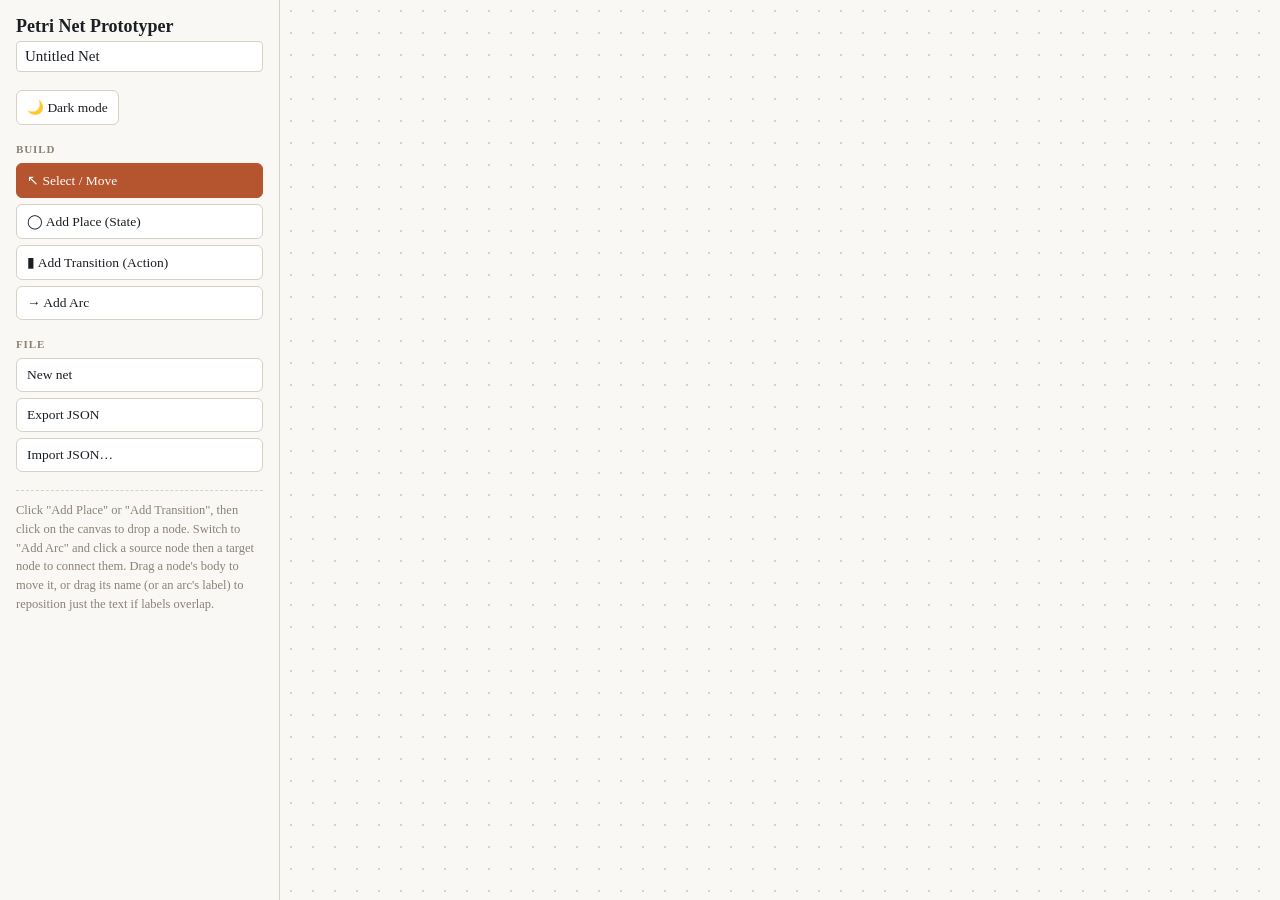
==== templates/index.html @ 5d2c688f "GUI * run locally with flask * LLM aided" ====
<!DOCTYPE html>
<html lang="en">
<head>
<meta charset="UTF-8" />
<title>Petri Net Prototyper</title>
<style>
  :root {
    --ink: #1b1f24;
    --paper: #faf8f4;
    --surface: #ffffff;
    --line: #d8d2c6;
    --muted: #8a8275;
    --accent: #b4552f;
    --accent-soft: #e9d9c9;
    --state-fill: #fdf6ec;
    --action-fill: #2b2b2b;
    --arc: #6b6459;
    --danger: #a3372d;
    --enabled: #2f6f4f;
  }
  [data-theme="dark"] {
    --ink: #ece7de;
    --paper: #171613;
    --surface: #242019;
    --line: #3c372e;
    --muted: #9a9284;
    --accent: #e08a5b;
    --accent-soft: #4a3b2c;
    --state-fill: #2a2722;
    --action-fill: #e8e3d8;
    --arc: #a89f8f;
    --danger: #e2695c;
    --enabled: #4f9b73;
  }
  * { box-sizing: border-box; }
  body {
    margin: 0; font-family: 'Iowan Old Style', 'Georgia', serif;
    background: var(--paper); color: var(--ink); display: flex; height: 100vh;
  }
  #sidebar {
    width: 280px; border-right: 1px solid var(--line); padding: 16px;
    display: flex; flex-direction: column; gap: 18px; overflow-y: auto;
  }
  #sidebar h1 { font-size: 18px; margin: 0 0 4px 0; }
  #netname {
    font: inherit; font-size: 15px; padding: 6px 8px; border: 1px solid var(--line);
    background: var(--surface); color: var(--ink); border-radius: 4px; width: 100%;
  }
  .group { display: flex; flex-direction: column; gap: 6px; }
  .group h2 {
    font-size: 11px; text-transform: uppercase; letter-spacing: 0.08em;
    color: var(--muted); margin: 0 0 2px 0; font-weight: 600;
  }
  button {
    font: inherit; font-size: 13.5px; padding: 8px 10px; border-radius: 6px;
    border: 1px solid var(--line); background: var(--surface); color: var(--ink);
    cursor: pointer; text-align: left;
  }
  button:hover { border-color: var(--accent); }
  button.active { background: var(--accent); color: white; border-color: var(--accent); }
  button.danger { color: var(--danger); }
  button.danger:hover { border-color: var(--danger); }
  #theme-toggle { align-self: flex-start; }
  #hint {
    font-size: 12.5px; color: var(--muted); line-height: 1.5; min-height: 40px;
    border-top: 1px dashed var(--line); padding-top: 10px;
  }
  #inspector {
    border-top: 1px solid var(--line); padding-top: 12px; font-size: 13px;
    display: flex; flex-direction: column; gap: 8px;
  }
  #inspector h2 { font-size: 13px; margin: 0; }
  #inspector textarea, #inspector input, #inspector select {
    font: inherit; font-size: 13px; padding: 6px; border: 1px solid var(--line);
    background: var(--surface); color: var(--ink); border-radius: 4px; width: 100%;
  }
  #inspector .row { display: flex; gap: 6px; align-items: center; }
  #inspector .muted { color: var(--muted); font-size: 12px; }
  #canvas-wrap { flex: 1; position: relative; overflow: auto; }
  svg { display: block; background:
    radial-gradient(var(--line) 1px, transparent 1px) 0 0/22px 22px, var(--paper); }
  .state circle { fill: var(--state-fill); stroke: var(--ink); stroke-width: 1.6; }
  .state circle.selected { stroke: var(--accent); stroke-width: 2.6; }
  .node-label { font-size: 12px; fill: var(--ink); cursor: move; }
  .state text.tokens { font-size: 13px; font-weight: 700; fill: var(--accent); pointer-events: none; }
  .action rect { fill: var(--action-fill); }
  .action rect.selected { stroke: var(--accent); stroke-width: 3px; }
  .action rect.enabled { fill: var(--enabled); }
  .arc-marker { fill: var(--arc); stroke: var(--arc); }
  .arc line { stroke: var(--arc); stroke-width: 1.6; cursor: pointer; }
  .arc line.type-normal, .arc line.type-read { marker-end: url(#arrow); }
  .arc line.type-inhibitor { marker-end: url(#inhibitor-head); }
  .arc line.type-read { stroke-dasharray: 5 4; }
  .arc line.selected { stroke: var(--accent); stroke-width: 2.4; }
  .arc-label { font-size: 11px; fill: var(--arc); cursor: move; }
  .arc line.pending { stroke-dasharray: 4 3; }
  #error {
    position: absolute; bottom: 14px; left: 14px; background: var(--danger);
    color: white; padding: 8px 12px; border-radius: 6px; font-size: 13px;
    display: none; max-width: 60%;
  }
</style>
</head>
<body>

<div id="sidebar">
  <div>
    <h1>Petri Net Prototyper</h1>
    <input id="netname" value="Untitled Net" />
  </div>

  <button id="theme-toggle">🌙 Dark mode</button>

  <div class="group">
    <h2>Build</h2>
    <button id="mode-select" class="active">↖ Select / Move</button>
    <button id="mode-state">◯ Add Place (State)</button>
    <button id="mode-action">▮ Add Transition (Action)</button>
    <button id="mode-arc">→ Add Arc</button>
  </div>

  <div class="group">
    <h2>File</h2>
    <button id="btn-new">New net</button>
    <button id="btn-export">Export JSON</button>
    <button id="btn-import">Import JSON…</button>
    <input type="file" id="file-input" accept="application/json" style="display:none" />
  </div>

  <div id="hint">Click "Add Place" or "Add Transition", then click on the
  canvas to drop a node. Switch to "Add Arc" and click a source node then a
  target node to connect them. Drag a node's body to move it, or drag its
  name (or an arc's label) to reposition just the text if labels overlap.</div>

  <div id="inspector" style="display:none"></div>
  <div id="error"></div>
</div>

<div id="canvas-wrap">
  <svg id="svg" width="2000" height="1400">
    <defs>
      <marker id="arrow" markerWidth="10" markerHeight="10" refX="8" refY="3" orient="auto">
        <path class="arc-marker" d="M0,0 L0,6 L8,3 z" />
      </marker>
      <marker id="inhibitor-head" markerWidth="12" markerHeight="12" refX="9" refY="4" orient="auto">
        <circle class="arc-marker" cx="4" cy="4" r="3.4" fill="var(--paper)" stroke-width="1.4" />
      </marker>
    </defs>
    <g id="arcs-layer"></g>
    <g id="nodes-layer"></g>
  </svg>
</div>

<script>
const svg = document.getElementById('svg');
const arcsLayer = document.getElementById('arcs-layer');
const nodesLayer = document.getElementById('nodes-layer');
const hint = document.getElementById('hint');
const errorBox = document.getElementById('error');
const inspector = document.getElementById('inspector');

let mode = 'select';
let netData = null;
let arcSource = null;      // name of first-clicked node when adding an arc
let selected = null;       // {kind:'state'|'action'|'transition', name}
let dragging = null;       // name of node currently being dragged
let draggingLabel = null;  // {kind, name} of a label being repositioned

const HINTS = {
  select: 'Click a node or arc to inspect/edit it. Drag a node body to move it, or drag its label to reposition just the text.',
  state: 'Click on the canvas to place a new State (a place that holds tokens).',
  action: 'Click on the canvas to place a new Action (a transition bar).',
  arc: 'Click a source node, then a target node, to connect them with an arc.',
};

// ---- theme --------------------------------------------------------------
function applyTheme(theme) {
  document.documentElement.setAttribute('data-theme', theme);
  document.getElementById('theme-toggle').textContent = theme === 'dark' ? '☀ Light mode' : '🌙 Dark mode';
}
applyTheme(localStorage.getItem('petri-theme') || 'light');
document.getElementById('theme-toggle').onclick = () => {
  const next = document.documentElement.getAttribute('data-theme') === 'dark' ? 'light' : 'dark';
  localStorage.setItem('petri-theme', next);
  applyTheme(next);
};

function setMode(m) {
  mode = m;
  arcSource = null;
  ['select', 'state', 'action', 'arc'].forEach(k =>
    document.getElementById('mode-' + k).classList.toggle('active', k === m));
  hint.textContent = HINTS[m];
  render();
}
document.getElementById('mode-select').onclick = () => setMode('select');
document.getElementById('mode-state').onclick = () => setMode('state');
document.getElementById('mode-action').onclick = () => setMode('action');
document.getElementById('mode-arc').onclick = () => setMode('arc');

function showError(msg) {
  errorBox.textContent = msg;
  errorBox.style.display = 'block';
  clearTimeout(showError._t);
  showError._t = setTimeout(() => errorBox.style.display = 'none', 3500);
}

async function api(path, opts) {
  const res = await fetch(path, opts);
  const data = await res.json();
  if (!res.ok) { showError(data.error || 'Something went wrong.'); throw new Error(data.error); }
  return data;
}

async function refresh() {
  netData = await api('/api/net');
  document.getElementById('netname').value = netData.name;
  render();
}

document.getElementById('netname').addEventListener('change', async (e) => {
  await api('/api/net/name', {method:'POST', headers:{'Content-Type':'application/json'},
    body: JSON.stringify({name: e.target.value})});
});

document.getElementById('btn-new').onclick = async () => {
  const name = prompt('Name for the new net:', 'Untitled Net');
  if (name === null) return;
  selected = null;
  await api('/api/net/new', {method:'POST', headers:{'Content-Type':'application/json'},
    body: JSON.stringify({name})});
  await refresh();
};

document.getElementById('btn-export').onclick = () => { window.location = '/api/export'; };

document.getElementById('btn-import').onclick = () => document.getElementById('file-input').click();
document.getElementById('file-input').onchange = async (e) => {
  const file = e.target.files[0];
  if (!file) return;
  const text = await file.text();
  try {
    const parsed = JSON.parse(text);
    await api('/api/import', {method:'POST', headers:{'Content-Type':'application/json'},
      body: JSON.stringify(parsed)});
    await refresh();
  } catch (err) { showError('That file could not be read as a Petri net export.'); }
  e.target.value = '';
};

function findNode(name) {
  if (!netData) return null;
  return netData.states.find(s => s.name === name) || netData.actions.find(a => a.name === name);
}
function nodeKind(name) {
  if (!netData) return null;
  if (netData.states.find(s => s.name === name)) return 'state';
  if (netData.actions.find(a => a.name === name)) return 'action';
  return null;
}

svg.addEventListener('click', async (e) => {
  if (dragging || draggingLabel) return; // click fired right after a drag; ignore
  const pt = svgPoint(e);
  const hit = e.target.closest('[data-name]');

  if (mode === 'state' && !hit) {
    const suggested = (await api('/api/autoname/state')).name;
    const name = prompt('Place name:', suggested);
    if (!name) return;
    const description = prompt('Description (optional):', '') || '';
    await api('/api/state', {method:'POST', headers:{'Content-Type':'application/json'},
      body: JSON.stringify({name, description, x: pt.x, y: pt.y})});
    await refresh();
  } else if (mode === 'action' && !hit) {
    const suggested = (await api('/api/autoname/action')).name;
    const name = prompt('Transition (action) name:', suggested);
    if (!name) return;
    const description = prompt('Description (optional):', '') || '';
    await api('/api/action', {method:'POST', headers:{'Content-Type':'application/json'},
      body: JSON.stringify({name, description, x: pt.x, y: pt.y})});
    await refresh();
  } else if (mode === 'arc' && hit) {
    const name = hit.dataset.name;
    if (!arcSource) {
      arcSource = name;
      hint.textContent = `Source: "${name}". Now click the target node.`;
      render();
    } else {
      const suggested = (await api('/api/autoname/transition')).name;
      const arcName = prompt('Arc name:', suggested);
      if (!arcName) { arcSource = null; render(); return; }
      const weightRaw = prompt('Weight (tokens consumed/produced):', '1');
      const weight = parseInt(weightRaw || '1', 10) || 1;
      // Inhibitor/read arcs only make sense on the Place -> Transition (pre)
      // side; only offer the choice when that's the direction being drawn.
      let arcType = 'normal';
      if (nodeKind(arcSource) === 'state') {
        const typeRaw = prompt('Arc type: normal, inhibitor, or read', 'normal');
        if (typeRaw && ['normal','inhibitor','read'].includes(typeRaw.trim())) arcType = typeRaw.trim();
      }
      try {
        await api('/api/transition', {method:'POST', headers:{'Content-Type':'application/json'},
          body: JSON.stringify({name: arcName, source: arcSource, target: name, weight, arc_type: arcType})});
        await refresh();
      } finally { arcSource = null; hint.textContent = HINTS.arc; render(); }
    }
  } else if (mode === 'select' && hit) {
    selectNode(hit.dataset.kind, hit.dataset.name);
  } else if (mode === 'select' && !hit) {
    selected = null; render();
  }
});

function svgPoint(evt) {
  const rect = svg.getBoundingClientRect();
  return { x: evt.clientX - rect.left + svg.parentElement.scrollLeft,
           y: evt.clientY - rect.top + svg.parentElement.scrollTop };
}

// ---- geometry: where a line should touch a node's contour, not its center
function circleBoundaryPoint(cx, cy, r, tx, ty) {
  const dx = tx - cx, dy = ty - cy;
  const dist = Math.sqrt(dx*dx + dy*dy) || 1;
  return { x: cx + dx / dist * r, y: cy + dy / dist * r };
}
function rectBoundaryPoint(cx, cy, halfW, halfH, rotationDeg, tx, ty) {
  const invRad = -rotationDeg * Math.PI / 180;
  const dx = tx - cx, dy = ty - cy;
  // rotate the target into the rect's own (unrotated) axes
  const lx = dx * Math.cos(invRad) - dy * Math.sin(invRad);
  const ly = dx * Math.sin(invRad) + dy * Math.cos(invRad);
  const scale = Math.min(
    lx !== 0 ? halfW / Math.abs(lx) : Infinity,
    ly !== 0 ? halfH / Math.abs(ly) : Infinity
  );
  const bx = lx * scale, by = ly * scale;
  const rad = rotationDeg * Math.PI / 180;
  return {
    x: cx + (bx * Math.cos(rad) - by * Math.sin(rad)),
    y: cy + (bx * Math.sin(rad) + by * Math.cos(rad)),
  };
}
function boundaryPoint(node, kind, towardX, towardY) {
  if (kind === 'state') return circleBoundaryPoint(node.x, node.y, 30, towardX, towardY);
  return rectBoundaryPoint(node.x, node.y, 10, 30, node.rotation || 0, towardX, towardY);
}

// ---- dragging node bodies and labels in select mode -----------------------
nodesLayer.addEventListener('mousedown', (e) => {
  if (mode !== 'select') return;
  const hit = e.target.closest('[data-name]');
  if (!hit) return;
  if (e.target.dataset.role === 'label') {
    draggingLabel = { kind: hit.dataset.kind, name: hit.dataset.name };
  } else {
    dragging = hit.dataset.name;
  }
});
arcsLayer.addEventListener('mousedown', (e) => {
  if (mode !== 'select') return;
  if (e.target.dataset.role !== 'label') return;
  const hit = e.target.closest('[data-name]');
  if (!hit) return;
  draggingLabel = { kind: 'transition', name: hit.dataset.name };
});
svg.addEventListener('mousemove', (e) => {
  if (!dragging && !draggingLabel) return;
  const pt = svgPoint(e);
  if (dragging) {
    const node = findNode(dragging);
    if (node) { node.x = pt.x; node.y = pt.y; render(); }
  } else if (draggingLabel) {
    if (draggingLabel.kind === 'transition') {
      const t = netData.transitions.find(x => x.name === draggingLabel.name);
      const s = findNode(t.source), tg = findNode(t.target);
      if (t && s && tg) {
        t.label_dx = pt.x - (s.x + tg.x) / 2;
        t.label_dy = pt.y - (s.y + tg.y) / 2;
        render();
      }
    } else {
      const node = findNode(draggingLabel.name);
      if (node) { node.label_dx = pt.x - node.x; node.label_dy = pt.y - node.y; render(); }
    }
  }
});
window.addEventListener('mouseup', async () => {
  if (dragging) {
    const node = findNode(dragging);
    const name = dragging;
    dragging = null;
    if (node) {
      await api(`/api/node/${encodeURIComponent(name)}/position`, {
        method:'POST', headers:{'Content-Type':'application/json'},
        body: JSON.stringify({x: node.x, y: node.y})});
    }
  }
  if (draggingLabel) {
    const { kind, name } = draggingLabel;
    draggingLabel = null;
    if (kind === 'transition') {
      const t = netData.transitions.find(x => x.name === name);
      if (t) await api(`/api/transition/${encodeURIComponent(name)}/label_position`, {
        method:'POST', headers:{'Content-Type':'application/json'},
        body: JSON.stringify({dx: t.label_dx, dy: t.label_dy})});
    } else {
      const node = findNode(name);
      if (node) await api(`/api/node/${encodeURIComponent(name)}/label_position`, {
        method:'POST', headers:{'Content-Type':'application/json'},
        body: JSON.stringify({dx: node.label_dx, dy: node.label_dy})});
    }
    await refresh();
  }
});

// ---- inspector ----------------------------------------------------------
function selectNode(kind, name) {
  selected = {kind, name};
  render();
}

function renderInspector() {
  if (!selected) { inspector.style.display = 'none'; return; }
  inspector.style.display = 'flex';
  inspector.innerHTML = '';

  if (selected.kind === 'transition') {
    const t = netData.transitions.find(t => t.name === selected.name);
    if (!t) { selected = null; inspector.style.display = 'none'; return; }
    const canChooseType = t.side === 'pre';
    inspector.innerHTML = `
      <h2>Arc: ${t.name}</h2>
      <div class="muted">${t.source} &rarr; ${t.target} (${t.side})</div>
      <div class="row"><label>Weight</label>
        <input id="insp-weight" type="number" min="1" value="${t.weight}" /></div>
      ${canChooseType ? `
        <div class="row"><label>Type</label>
          <select id="insp-type">
            <option value="normal" ${t.arc_type==='normal'?'selected':''}>normal</option>
            <option value="inhibitor" ${t.arc_type==='inhibitor'?'selected':''}>inhibitor</option>
            <option value="read" ${t.arc_type==='read'?'selected':''}>read (test)</option>
          </select></div>` : `<div class="muted">Type: ${t.arc_type} (output arcs are always normal)</div>`}
      <button class="danger" id="insp-delete">Delete arc</button>`;

    const applyArcChange = async () => {
      const weight = parseInt(document.getElementById('insp-weight').value || '1', 10);
      const arc_type = canChooseType ? document.getElementById('insp-type').value : 'normal';
      await api(`/api/transition/${encodeURIComponent(t.name)}`, {method:'DELETE'});
      try {
        await api('/api/transition', {method:'POST', headers:{'Content-Type':'application/json'},
          body: JSON.stringify({name: t.name, description: t.description,
            source: t.source, target: t.target, weight, arc_type})});
      } finally { await refresh(); selectNode('transition', t.name); }
    };
    document.getElementById('insp-weight').onchange = applyArcChange;
    if (canChooseType) document.getElementById('insp-type').onchange = applyArcChange;
    document.getElementById('insp-delete').onclick = async () => {
      await api(`/api/transition/${encodeURIComponent(t.name)}`, {method:'DELETE'});
      selected = null; await refresh();
    };
    return;
  }

  const node = findNode(selected.name);
  if (!node) { selected = null; inspector.style.display = 'none'; return; }
  const isState = selected.kind === 'state';
  inspector.innerHTML = `
    <h2>${isState ? 'Place' : 'Action'}: ${node.name}${!isState && node.enabled ? ' <span style="color:var(--enabled)">(enabled)</span>' : ''}</h2>
    <div class="row"><label>Name</label>
      <input id="insp-name" value="${node.name}" /><button id="insp-rename">Rename</button></div>
    <textarea id="insp-desc" rows="2" placeholder="Description">${node.description || ''}</textarea>
    ${isState ? `
      <div class="row"><label>Tokens: ${node.ficha_count}</label>
        <button id="insp-minus">–1</button><button id="insp-plus">+1</button></div>` :
      `<div class="row"><button id="insp-rotate">⟳ Rotate 90°</button></div>`}
    <button class="danger" id="insp-delete">Delete ${isState ? 'place' : 'action'}</button>`;

  document.getElementById('insp-desc').onchange = async (e) => {
    // description edits: kept local for this lightweight prototype build
    // (persisted on export/import via the full net save).
    node.description = e.target.value;
  };
  document.getElementById('insp-rename').onclick = async () => {
    const newName = document.getElementById('insp-name').value.trim();
    if (!newName || newName === node.name) return;
    await api(`/api/node/${encodeURIComponent(node.name)}/rename`, {
      method:'POST', headers:{'Content-Type':'application/json'},
      body: JSON.stringify({new_name: newName})});
    selected = {kind: selected.kind, name: newName};
    await refresh();
  };
  if (isState) {
    document.getElementById('insp-plus').onclick = async () => {
      await api('/api/ficha', {method:'POST', headers:{'Content-Type':'application/json'},
        body: JSON.stringify({name: node.name, delta: 1})});
      await refresh(); selectNode('state', node.name);
    };
    document.getElementById('insp-minus').onclick = async () => {
      await api('/api/ficha', {method:'POST', headers:{'Content-Type':'application/json'},
        body: JSON.stringify({name: node.name, delta: -1})});
      await refresh(); selectNode('state', node.name);
    };
  } else {
    document.getElementById('insp-rotate').onclick = async () => {
      await api(`/api/node/${encodeURIComponent(node.name)}/rotate`, {method:'POST'});
      await refresh(); selectNode('action', node.name);
    };
  }
  document.getElementById('insp-delete').onclick = async () => {
    await api(`/api/node/${encodeURIComponent(node.name)}`, {method:'DELETE'});
    selected = null; await refresh();
  };
}

// ---- rendering ------------------------------------------------------------
function render() {
  if (!netData) return;
  arcsLayer.innerHTML = '';
  nodesLayer.innerHTML = '';

  for (const t of netData.transitions) {
    const s = findNode(t.source), tg = findNode(t.target);
    if (!s || !tg) continue;
    const sKind = nodeKind(t.source), tKind = nodeKind(t.target);
    const p1 = boundaryPoint(s, sKind, tg.x, tg.y);
    const p2 = boundaryPoint(tg, tKind, s.x, s.y);

    const g = document.createElementNS(svg.namespaceURI, 'g');
    g.setAttribute('class', 'arc');
    g.dataset.name = t.name; g.dataset.kind = 'transition';
    const line = document.createElementNS(svg.namespaceURI, 'line');
    line.setAttribute('x1', p1.x); line.setAttribute('y1', p1.y);
    line.setAttribute('x2', p2.x); line.setAttribute('y2', p2.y);
    line.setAttribute('class', 'type-' + t.arc_type + (selected && selected.kind==='transition' && selected.name===t.name ? ' selected' : ''));
    line.dataset.name = t.name; line.dataset.kind = 'transition';
    line.addEventListener('click', (e) => { if (mode==='select'){ e.stopPropagation(); selectNode('transition', t.name); }});
    g.appendChild(line);

    const midX = (s.x + tg.x) / 2 + (t.label_dx ?? 6);
    const midY = (s.y + tg.y) / 2 + (t.label_dy ?? -6);
    const labelText = t.weight > 1 ? `${t.name} [${t.weight}]` : t.name;
    const label = document.createElementNS(svg.namespaceURI, 'text');
    label.setAttribute('x', midX); label.setAttribute('y', midY);
    label.setAttribute('class', 'arc-label');
    label.dataset.name = t.name; label.dataset.kind = 'transition'; label.dataset.role = 'label';
    label.textContent = labelText;
    g.appendChild(label);

    arcsLayer.appendChild(g);
  }

  if (mode === 'arc' && arcSource) {
    const s = findNode(arcSource);
    if (s) {
      const line = document.createElementNS(svg.namespaceURI, 'line');
      line.setAttribute('class', 'pending');
      line.setAttribute('x1', s.x); line.setAttribute('y1', s.y);
      line.setAttribute('x2', s.x); line.setAttribute('y2', s.y);
      arcsLayer.appendChild(line);
    }
  }

  for (const s of netData.states) {
    const g = document.createElementNS(svg.namespaceURI, 'g');
    g.setAttribute('class', 'state');
    g.dataset.name = s.name; g.dataset.kind = 'state';
    g.style.cursor = 'pointer';
    const isSel = selected && selected.kind==='state' && selected.name===s.name;
    const lx = s.x + (s.label_dx ?? 0), ly = s.y + (s.label_dy ?? 46);
    g.innerHTML = `
      <circle cx="${s.x}" cy="${s.y}" r="30" class="${isSel?'selected':''}"></circle>
      <text class="node-label" data-name="${s.name}" data-kind="state" data-role="label"
            x="${lx}" y="${ly}" text-anchor="middle">${s.name}</text>
      ${s.ficha_count>0 ? `<text class="tokens" x="${s.x}" y="${s.y+5}" text-anchor="middle">${s.ficha_count}</text>` : ''}
    `;
    nodesLayer.appendChild(g);
  }

  for (const a of netData.actions) {
    const g = document.createElementNS(svg.namespaceURI, 'g');
    g.setAttribute('class', 'action');
    g.dataset.name = a.name; g.dataset.kind = 'action';
    g.style.cursor = 'pointer';
    const isSel = selected && selected.kind==='action' && selected.name===a.name;
    const rotation = a.rotation || 0;
    const classes = [isSel ? 'selected' : '', a.enabled ? 'enabled' : ''].filter(Boolean).join(' ');
    const lx = a.x + (a.label_dx ?? 0), ly = a.y + (a.label_dy ?? 46);
    g.innerHTML = `
      <rect x="${a.x-10}" y="${a.y-30}" width="20" height="60" class="${classes}"
            transform="rotate(${rotation} ${a.x} ${a.y})"></rect>
      <text class="node-label" data-name="${a.name}" data-kind="action" data-role="label"
            x="${lx}" y="${ly}" text-anchor="middle">${a.name}</text>
    `;
    nodesLayer.appendChild(g);
  }

  renderInspector();
}

refresh();
</script>
</body>
</html>
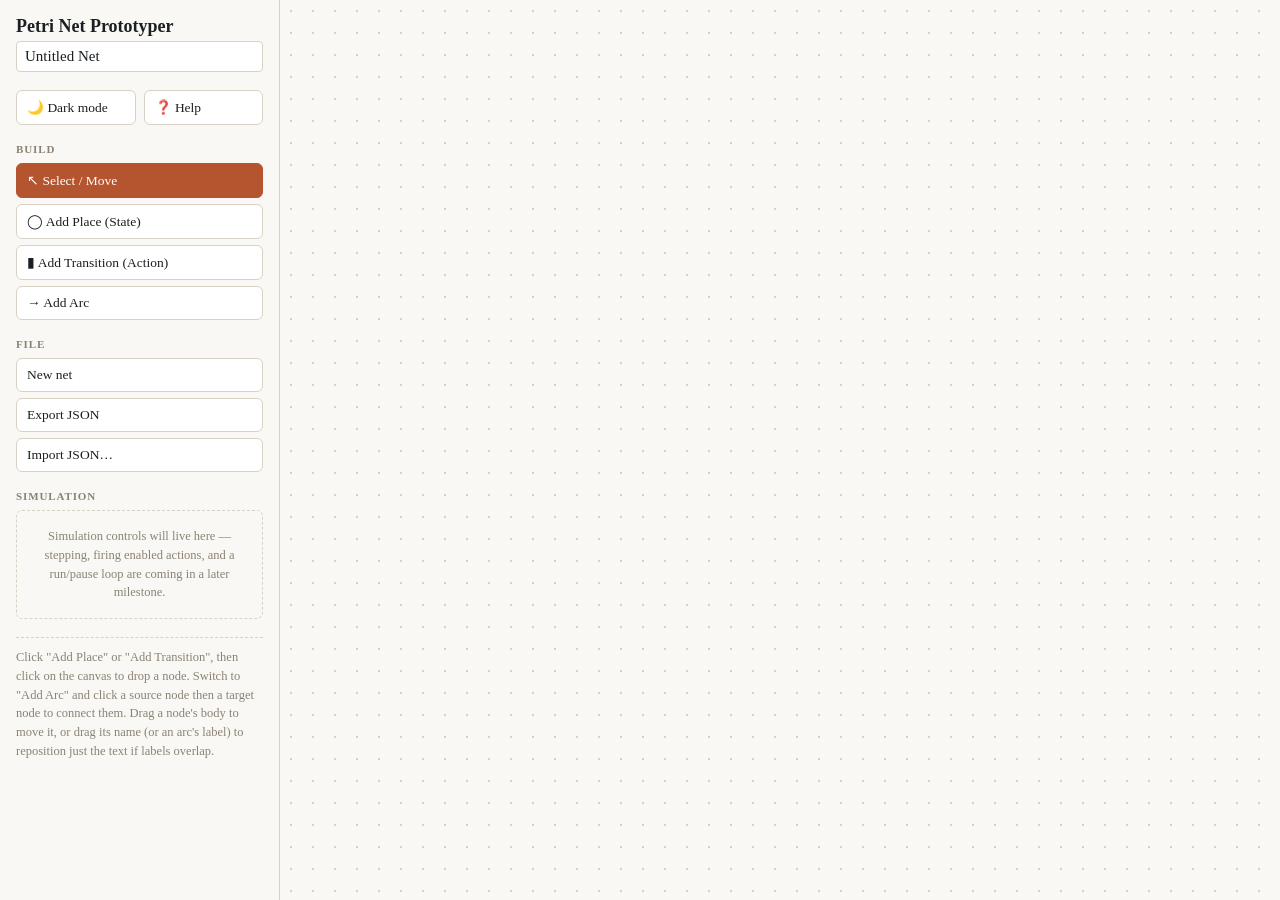
==== commit 79bede1a: "add matrix" ====
--- a/templates/index.html
+++ b/templates/index.html
@@ -87,18 +87,43 @@
   .action rect.selected { stroke: var(--accent); stroke-width: 3px; }
   .action rect.enabled { fill: var(--enabled); }
   .arc-marker { fill: var(--arc); stroke: var(--arc); }
-  .arc line { stroke: var(--arc); stroke-width: 1.6; cursor: pointer; }
-  .arc line.type-normal, .arc line.type-read { marker-end: url(#arrow); }
-  .arc line.type-inhibitor { marker-end: url(#inhibitor-head); }
-  .arc line.type-read { stroke-dasharray: 5 4; }
-  .arc line.selected { stroke: var(--accent); stroke-width: 2.4; }
+  .arc path { fill: none; stroke: var(--arc); stroke-width: 1.6; cursor: pointer; }
+  .arc path.type-normal, .arc path.type-read { marker-end: url(#arrow); }
+  .arc path.type-inhibitor { marker-end: url(#inhibitor-head); }
+  .arc path.type-read { stroke-dasharray: 5 4; }
+  .arc path.selected { stroke: var(--accent); stroke-width: 2.4; }
   .arc-label { font-size: 11px; fill: var(--arc); cursor: move; }
+  .bend-handle { fill: var(--surface); stroke: var(--accent); stroke-width: 1.4; cursor: grab; }
+  .bend-guide { stroke: var(--accent-soft); stroke-width: 1; stroke-dasharray: 3 3; }
   .arc line.pending { stroke-dasharray: 4 3; }
   #error {
     position: absolute; bottom: 14px; left: 14px; background: var(--danger);
     color: white; padding: 8px 12px; border-radius: 6px; font-size: 13px;
     display: none; max-width: 60%;
   }
+  .placeholder-box {
+    border: 1px dashed var(--line); border-radius: 6px; padding: 16px;
+    font-size: 12.5px; color: var(--muted); text-align: center; line-height: 1.5;
+  }
+  #topbar { display: flex; gap: 8px; }
+  #topbar button { flex: 1; }
+  .modal-backdrop {
+    position: fixed; inset: 0; background: rgba(20, 17, 12, 0.45);
+    display: none; align-items: center; justify-content: center; z-index: 1000;
+  }
+  .modal-backdrop.open { display: flex; }
+  .modal-box {
+    position: relative; background: var(--surface); color: var(--ink);
+    border: 1px solid var(--line); border-radius: 10px; padding: 22px 24px;
+    width: 380px; max-width: 88vw; max-height: 78vh; overflow-y: auto;
+    box-shadow: 0 12px 40px rgba(0,0,0,0.3);
+  }
+  .modal-box h2 { margin: 0 0 10px 0; font-size: 16px; }
+  .modal-close {
+    position: absolute; top: 8px; right: 10px; border: none; background: transparent;
+    color: var(--ink); font-size: 16px; line-height: 1; cursor: pointer; padding: 6px 8px;
+  }
+  .modal-close:hover { color: var(--accent); }
 </style>
 </head>
 <body>
@@ -109,7 +134,10 @@
     <input id="netname" value="Untitled Net" />
   </div>
 
-  <button id="theme-toggle">🌙 Dark mode</button>
+  <div id="topbar">
+    <button id="theme-toggle">🌙 Dark mode</button>
+    <button id="btn-help">❓ Help</button>
+  </div>
 
   <div class="group">
     <h2>Build</h2>
@@ -127,6 +155,12 @@
     <input type="file" id="file-input" accept="application/json" style="display:none" />
   </div>
 
+  <div class="group">
+    <h2>Simulation</h2>
+    <div class="placeholder-box">Simulation controls will live here — stepping,
+    firing enabled actions, and a run/pause loop are coming in a later milestone.</div>
+  </div>
+
   <div id="hint">Click "Add Place" or "Add Transition", then click on the
   canvas to drop a node. Switch to "Add Arc" and click a source node then a
   target node to connect them. Drag a node's body to move it, or drag its
@@ -135,6 +169,15 @@
   <div id="inspector" style="display:none"></div>
   <div id="error"></div>
 </div>
+
+<div id="modal-backdrop" class="modal-backdrop">
+  <div id="modal-box" class="modal-box">
+    <button id="modal-close" class="modal-close">✕</button>
+    <h2>Instructions</h2>
+    <p class="muted">Instructions for using the editor will go here.</p>
+  </div>
+</div>
+
 
 <div id="canvas-wrap">
   <svg id="svg" width="2000" height="1400">
@@ -165,9 +208,10 @@
 let selected = null;       // {kind:'state'|'action'|'transition', name}
 let dragging = null;       // name of node currently being dragged
 let draggingLabel = null;  // {kind, name} of a label being repositioned
+let draggingBend = null;   // name of arc whose curve handle is being dragged
 
 const HINTS = {
-  select: 'Click a node or arc to inspect/edit it. Drag a node body to move it, or drag its label to reposition just the text.',
+  select: 'Click a node or arc to inspect/edit it. Drag a node body to move it, drag its label to reposition just the text, or drag a selected arc\'s handle to curve it.',
   state: 'Click on the canvas to place a new State (a place that holds tokens).',
   action: 'Click on the canvas to place a new Action (a transition bar).',
   arc: 'Click a source node, then a target node, to connect them with an arc.',
@@ -184,6 +228,21 @@
   localStorage.setItem('petri-theme', next);
   applyTheme(next);
 };
+
+// ---- help modal -----------------------------------------------------------
+// A floating panel (not full-screen) that blocks the rest of the UI while
+// open. Closes via the X button, clicking the backdrop, or Escape.
+const modalBackdrop = document.getElementById('modal-backdrop');
+function openModal() { modalBackdrop.classList.add('open'); }
+function closeModal() { modalBackdrop.classList.remove('open'); }
+document.getElementById('btn-help').onclick = openModal;
+document.getElementById('modal-close').onclick = closeModal;
+modalBackdrop.addEventListener('click', (e) => {
+  if (e.target === modalBackdrop) closeModal();
+});
+document.addEventListener('keydown', (e) => {
+  if (e.key === 'Escape') closeModal();
+});
 
 function setMode(m) {
   mode = m;
@@ -260,7 +319,7 @@
 }
 
 svg.addEventListener('click', async (e) => {
-  if (dragging || draggingLabel) return; // click fired right after a drag; ignore
+  if (dragging || draggingLabel || draggingBend) return; // click fired right after a drag; ignore
   const pt = svgPoint(e);
   const hit = e.target.closest('[data-name]');
 
@@ -346,7 +405,32 @@
   return rectBoundaryPoint(node.x, node.y, 10, 30, node.rotation || 0, towardX, towardY);
 }
 
-// ---- dragging node bodies and labels in select mode -----------------------
+function arcPointsFor(t) {
+  const s = findNode(t.source), tg = findNode(t.target);
+  if (!s || !tg) return null;
+  const sKind = nodeKind(t.source), tKind = nodeKind(t.target);
+  const p1 = boundaryPoint(s, sKind, tg.x, tg.y);
+  const p2 = boundaryPoint(tg, tKind, s.x, s.y);
+  const geo = arcGeometry(p1, p2, t.bend || 0);
+  return { p1, p2, ...geo };
+}
+
+// ---- geometry: curved arcs (quadratic Bezier bent away from the straight line)
+function arcGeometry(p1, p2, bend) {
+  const mid = { x: (p1.x + p2.x) / 2, y: (p1.y + p2.y) / 2 };
+  const dx = p2.x - p1.x, dy = p2.y - p1.y;
+  const len = Math.sqrt(dx*dx + dy*dy) || 1;
+  const nx = -dy / len, ny = dx / len;  // unit normal to the straight line
+  const control = { x: mid.x + nx * bend, y: mid.y + ny * bend };
+  // point at t=0.5 on the quadratic Bezier -- used to anchor the label
+  const curveMid = {
+    x: 0.25*p1.x + 0.5*control.x + 0.25*p2.x,
+    y: 0.25*p1.y + 0.5*control.y + 0.25*p2.y,
+  };
+  return { mid, normal: {x: nx, y: ny}, control, curveMid };
+}
+
+// ---- dragging node bodies, labels, and arc bend handles in select mode ----
 nodesLayer.addEventListener('mousedown', (e) => {
   if (mode !== 'select') return;
   const hit = e.target.closest('[data-name]');
@@ -359,13 +443,16 @@
 });
 arcsLayer.addEventListener('mousedown', (e) => {
   if (mode !== 'select') return;
-  if (e.target.dataset.role !== 'label') return;
   const hit = e.target.closest('[data-name]');
   if (!hit) return;
-  draggingLabel = { kind: 'transition', name: hit.dataset.name };
+  if (e.target.dataset.role === 'label') {
+    draggingLabel = { kind: 'transition', name: hit.dataset.name };
+  } else if (e.target.dataset.role === 'bend-handle') {
+    draggingBend = hit.dataset.name;
+  }
 });
 svg.addEventListener('mousemove', (e) => {
-  if (!dragging && !draggingLabel) return;
+  if (!dragging && !draggingLabel && !draggingBend) return;
   const pt = svgPoint(e);
   if (dragging) {
     const node = findNode(dragging);
@@ -373,15 +460,25 @@
   } else if (draggingLabel) {
     if (draggingLabel.kind === 'transition') {
       const t = netData.transitions.find(x => x.name === draggingLabel.name);
-      const s = findNode(t.source), tg = findNode(t.target);
-      if (t && s && tg) {
-        t.label_dx = pt.x - (s.x + tg.x) / 2;
-        t.label_dy = pt.y - (s.y + tg.y) / 2;
+      const geo = t && arcPointsFor(t);
+      if (geo) {
+        t.label_dx = pt.x - geo.curveMid.x;
+        t.label_dy = pt.y - geo.curveMid.y;
         render();
       }
     } else {
       const node = findNode(draggingLabel.name);
       if (node) { node.label_dx = pt.x - node.x; node.label_dy = pt.y - node.y; render(); }
+    }
+  } else if (draggingBend) {
+    const t = netData.transitions.find(x => x.name === draggingBend);
+    const geo = t && arcPointsFor(t);
+    if (geo) {
+      // signed distance from the mouse point to the straight p1-p2 line,
+      // measured along the line's normal -- that *is* the bend value.
+      const v = { x: pt.x - geo.mid.x, y: pt.y - geo.mid.y };
+      t.bend = v.x * geo.normal.x + v.y * geo.normal.y;
+      render();
     }
   }
 });
@@ -410,6 +507,15 @@
         method:'POST', headers:{'Content-Type':'application/json'},
         body: JSON.stringify({dx: node.label_dx, dy: node.label_dy})});
     }
+    await refresh();
+  }
+  if (draggingBend) {
+    const name = draggingBend;
+    const t = netData.transitions.find(x => x.name === name);
+    draggingBend = null;
+    if (t) await api(`/api/transition/${encodeURIComponent(name)}/curve`, {
+      method:'POST', headers:{'Content-Type':'application/json'},
+      body: JSON.stringify({bend: t.bend || 0})});
     await refresh();
   }
 });
@@ -441,6 +547,9 @@
             <option value="inhibitor" ${t.arc_type==='inhibitor'?'selected':''}>inhibitor</option>
             <option value="read" ${t.arc_type==='read'?'selected':''}>read (test)</option>
           </select></div>` : `<div class="muted">Type: ${t.arc_type} (output arcs are always normal)</div>`}
+      <div class="row"><label>Curve</label>
+        <input id="insp-bend" type="number" step="5" value="${Math.round(t.bend || 0)}" />
+        <button id="insp-straighten">Straighten</button></div>
       <button class="danger" id="insp-delete">Delete arc</button>`;
 
     const applyArcChange = async () => {
@@ -451,10 +560,23 @@
         await api('/api/transition', {method:'POST', headers:{'Content-Type':'application/json'},
           body: JSON.stringify({name: t.name, description: t.description,
             source: t.source, target: t.target, weight, arc_type})});
+        if (t.bend) await api(`/api/transition/${encodeURIComponent(t.name)}/curve`, {
+          method:'POST', headers:{'Content-Type':'application/json'}, body: JSON.stringify({bend: t.bend})});
       } finally { await refresh(); selectNode('transition', t.name); }
     };
     document.getElementById('insp-weight').onchange = applyArcChange;
     if (canChooseType) document.getElementById('insp-type').onchange = applyArcChange;
+    document.getElementById('insp-bend').onchange = async (e) => {
+      const bend = parseFloat(e.target.value || '0');
+      await api(`/api/transition/${encodeURIComponent(t.name)}/curve`, {
+        method:'POST', headers:{'Content-Type':'application/json'}, body: JSON.stringify({bend})});
+      await refresh(); selectNode('transition', t.name);
+    };
+    document.getElementById('insp-straighten').onclick = async () => {
+      await api(`/api/transition/${encodeURIComponent(t.name)}/curve`, {
+        method:'POST', headers:{'Content-Type':'application/json'}, body: JSON.stringify({bend: 0})});
+      await refresh(); selectNode('transition', t.name);
+    };
     document.getElementById('insp-delete').onclick = async () => {
       await api(`/api/transition/${encodeURIComponent(t.name)}`, {method:'DELETE'});
       selected = null; await refresh();
@@ -520,25 +642,38 @@
   nodesLayer.innerHTML = '';
 
   for (const t of netData.transitions) {
-    const s = findNode(t.source), tg = findNode(t.target);
-    if (!s || !tg) continue;
-    const sKind = nodeKind(t.source), tKind = nodeKind(t.target);
-    const p1 = boundaryPoint(s, sKind, tg.x, tg.y);
-    const p2 = boundaryPoint(tg, tKind, s.x, s.y);
+    const geo = arcPointsFor(t);
+    if (!geo) continue;
+    const { p1, p2, mid, control, curveMid } = geo;
+    const isSelected = selected && selected.kind==='transition' && selected.name===t.name;
 
     const g = document.createElementNS(svg.namespaceURI, 'g');
     g.setAttribute('class', 'arc');
     g.dataset.name = t.name; g.dataset.kind = 'transition';
-    const line = document.createElementNS(svg.namespaceURI, 'line');
-    line.setAttribute('x1', p1.x); line.setAttribute('y1', p1.y);
-    line.setAttribute('x2', p2.x); line.setAttribute('y2', p2.y);
-    line.setAttribute('class', 'type-' + t.arc_type + (selected && selected.kind==='transition' && selected.name===t.name ? ' selected' : ''));
-    line.dataset.name = t.name; line.dataset.kind = 'transition';
-    line.addEventListener('click', (e) => { if (mode==='select'){ e.stopPropagation(); selectNode('transition', t.name); }});
-    g.appendChild(line);
-
-    const midX = (s.x + tg.x) / 2 + (t.label_dx ?? 6);
-    const midY = (s.y + tg.y) / 2 + (t.label_dy ?? -6);
+
+    const path = document.createElementNS(svg.namespaceURI, 'path');
+    path.setAttribute('d', `M ${p1.x} ${p1.y} Q ${control.x} ${control.y} ${p2.x} ${p2.y}`);
+    path.setAttribute('class', 'type-' + t.arc_type + (isSelected ? ' selected' : ''));
+    path.dataset.name = t.name; path.dataset.kind = 'transition';
+    path.addEventListener('click', (e) => { if (mode==='select'){ e.stopPropagation(); selectNode('transition', t.name); }});
+    g.appendChild(path);
+
+    if (isSelected) {
+      const guide = document.createElementNS(svg.namespaceURI, 'line');
+      guide.setAttribute('class', 'bend-guide');
+      guide.setAttribute('x1', p1.x); guide.setAttribute('y1', p1.y);
+      guide.setAttribute('x2', p2.x); guide.setAttribute('y2', p2.y);
+      g.appendChild(guide);
+      const handle = document.createElementNS(svg.namespaceURI, 'circle');
+      handle.setAttribute('class', 'bend-handle');
+      handle.setAttribute('cx', control.x); handle.setAttribute('cy', control.y);
+      handle.setAttribute('r', 6);
+      handle.dataset.name = t.name; handle.dataset.kind = 'transition'; handle.dataset.role = 'bend-handle';
+      g.appendChild(handle);
+    }
+
+    const midX = curveMid.x + (t.label_dx ?? 6);
+    const midY = curveMid.y + (t.label_dy ?? -6);
     const labelText = t.weight > 1 ? `${t.name} [${t.weight}]` : t.name;
     const label = document.createElementNS(svg.namespaceURI, 'text');
     label.setAttribute('x', midX); label.setAttribute('y', midY);
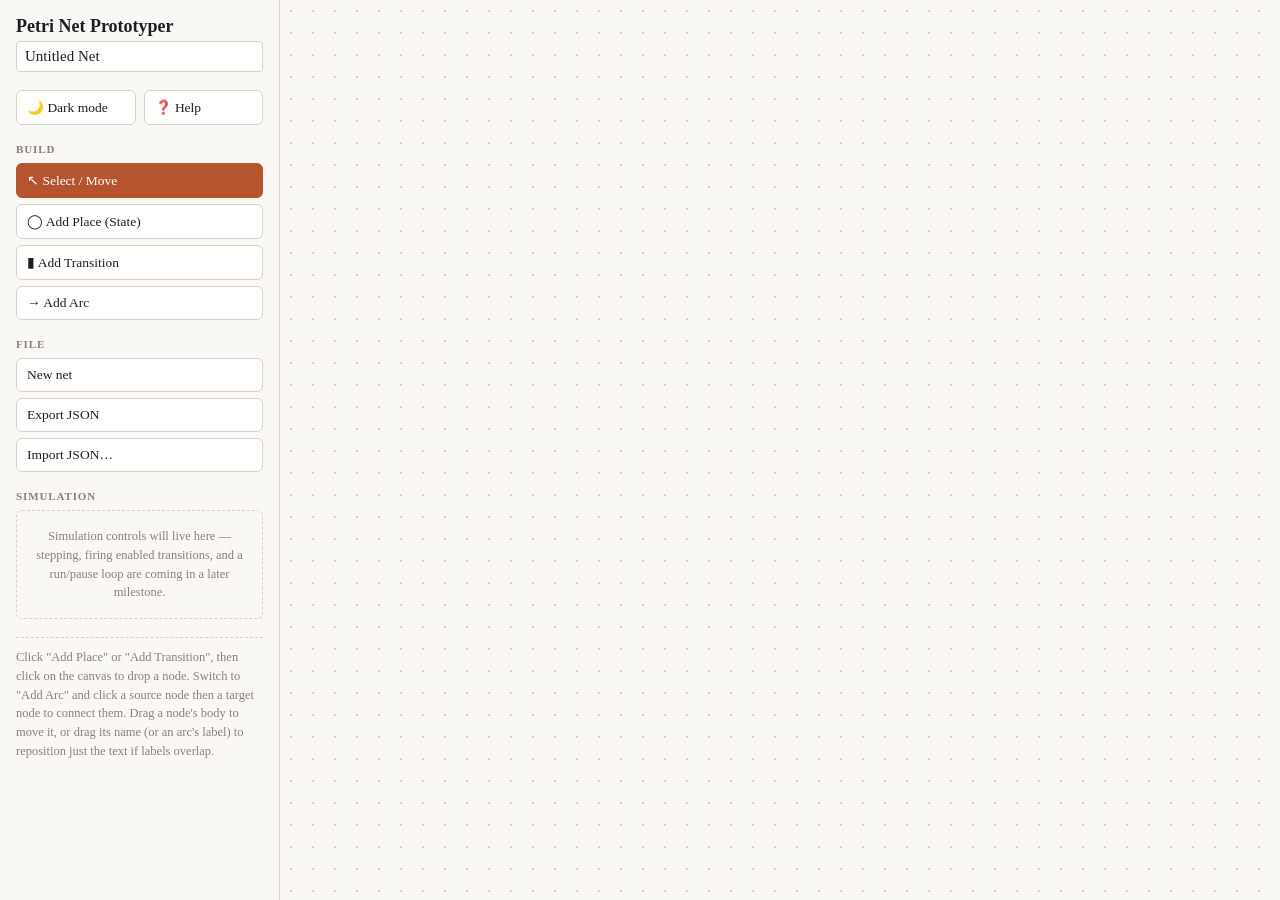
==== commit f74e59fe: "Tree testing and app bugfix * adding image download * fixed entity selection * adding settings secti" ====
--- a/templates/index.html
+++ b/templates/index.html
@@ -13,7 +13,7 @@
     --accent: #b4552f;
     --accent-soft: #e9d9c9;
     --state-fill: #fdf6ec;
-    --action-fill: #2b2b2b;
+    --transition-fill: #2b2b2b;
     --arc: #6b6459;
     --danger: #a3372d;
     --enabled: #2f6f4f;
@@ -27,7 +27,7 @@
     --accent: #e08a5b;
     --accent-soft: #4a3b2c;
     --state-fill: #2a2722;
-    --action-fill: #e8e3d8;
+    --transition-fill: #e8e3d8;
     --arc: #a89f8f;
     --danger: #e2695c;
     --enabled: #4f9b73;
@@ -83,9 +83,9 @@
   .state circle.selected { stroke: var(--accent); stroke-width: 2.6; }
   .node-label { font-size: 12px; fill: var(--ink); cursor: move; }
   .state text.tokens { font-size: 13px; font-weight: 700; fill: var(--accent); pointer-events: none; }
-  .action rect { fill: var(--action-fill); }
-  .action rect.selected { stroke: var(--accent); stroke-width: 3px; }
-  .action rect.enabled { fill: var(--enabled); }
+  .transition rect { fill: var(--transition-fill); }
+  .transition rect.selected { stroke: var(--accent); stroke-width: 3px; }
+  .transition rect.enabled { fill: var(--enabled); }
   .arc-marker { fill: var(--arc); stroke: var(--arc); }
   .arc path { fill: none; stroke: var(--arc); stroke-width: 1.6; cursor: pointer; }
   .arc path.type-normal, .arc path.type-read { marker-end: url(#arrow); }
@@ -143,7 +143,7 @@
     <h2>Build</h2>
     <button id="mode-select" class="active">↖ Select / Move</button>
     <button id="mode-state">◯ Add Place (State)</button>
-    <button id="mode-action">▮ Add Transition (Action)</button>
+    <button id="mode-transition">▮ Add Transition</button>
     <button id="mode-arc">→ Add Arc</button>
   </div>
 
@@ -158,7 +158,7 @@
   <div class="group">
     <h2>Simulation</h2>
     <div class="placeholder-box">Simulation controls will live here — stepping,
-    firing enabled actions, and a run/pause loop are coming in a later milestone.</div>
+    firing enabled transitions, and a run/pause loop are coming in a later milestone.</div>
   </div>
 
   <div id="hint">Click "Add Place" or "Add Transition", then click on the
@@ -205,7 +205,7 @@
 let mode = 'select';
 let netData = null;
 let arcSource = null;      // name of first-clicked node when adding an arc
-let selected = null;       // {kind:'state'|'action'|'transition', name}
+let selected = null;       // {kind:'state'|'transition'|'arc', name}
 let dragging = null;       // name of node currently being dragged
 let draggingLabel = null;  // {kind, name} of a label being repositioned
 let draggingBend = null;   // name of arc whose curve handle is being dragged
@@ -213,7 +213,7 @@
 const HINTS = {
   select: 'Click a node or arc to inspect/edit it. Drag a node body to move it, drag its label to reposition just the text, or drag a selected arc\'s handle to curve it.',
   state: 'Click on the canvas to place a new State (a place that holds tokens).',
-  action: 'Click on the canvas to place a new Action (a transition bar).',
+  transition: 'Click on the canvas to place a firing transition.',
   arc: 'Click a source node, then a target node, to connect them with an arc.',
 };
 
@@ -247,14 +247,14 @@
 function setMode(m) {
   mode = m;
   arcSource = null;
-  ['select', 'state', 'action', 'arc'].forEach(k =>
+  ['select', 'state', 'transition', 'arc'].forEach(k =>
     document.getElementById('mode-' + k).classList.toggle('active', k === m));
   hint.textContent = HINTS[m];
   render();
 }
 document.getElementById('mode-select').onclick = () => setMode('select');
 document.getElementById('mode-state').onclick = () => setMode('state');
-document.getElementById('mode-action').onclick = () => setMode('action');
+document.getElementById('mode-transition').onclick = () => setMode('transition');
 document.getElementById('mode-arc').onclick = () => setMode('arc');
 
 function showError(msg) {
@@ -309,12 +309,12 @@
 
 function findNode(name) {
   if (!netData) return null;
-  return netData.states.find(s => s.name === name) || netData.actions.find(a => a.name === name);
+  return netData.states.find(s => s.name === name) || netData.transitions.find(t => t.name === name);
 }
 function nodeKind(name) {
   if (!netData) return null;
   if (netData.states.find(s => s.name === name)) return 'state';
-  if (netData.actions.find(a => a.name === name)) return 'action';
+  if (netData.transitions.find(t => t.name === name)) return 'transition';
   return null;
 }
 
@@ -331,12 +331,12 @@
     await api('/api/state', {method:'POST', headers:{'Content-Type':'application/json'},
       body: JSON.stringify({name, description, x: pt.x, y: pt.y})});
     await refresh();
-  } else if (mode === 'action' && !hit) {
-    const suggested = (await api('/api/autoname/action')).name;
-    const name = prompt('Transition (action) name:', suggested);
+  } else if (mode === 'transition' && !hit) {
+    const suggested = (await api('/api/autoname/transition')).name;
+    const name = prompt('Transition name:', suggested);
     if (!name) return;
     const description = prompt('Description (optional):', '') || '';
-    await api('/api/action', {method:'POST', headers:{'Content-Type':'application/json'},
+    await api('/api/transition', {method:'POST', headers:{'Content-Type':'application/json'},
       body: JSON.stringify({name, description, x: pt.x, y: pt.y})});
     await refresh();
   } else if (mode === 'arc' && hit) {
@@ -346,7 +346,7 @@
       hint.textContent = `Source: "${name}". Now click the target node.`;
       render();
     } else {
-      const suggested = (await api('/api/autoname/transition')).name;
+      const suggested = (await api('/api/autoname/arc')).name;
       const arcName = prompt('Arc name:', suggested);
       if (!arcName) { arcSource = null; render(); return; }
       const weightRaw = prompt('Weight (tokens consumed/produced):', '1');
@@ -359,7 +359,7 @@
         if (typeRaw && ['normal','inhibitor','read'].includes(typeRaw.trim())) arcType = typeRaw.trim();
       }
       try {
-        await api('/api/transition', {method:'POST', headers:{'Content-Type':'application/json'},
+        await api('/api/arc', {method:'POST', headers:{'Content-Type':'application/json'},
           body: JSON.stringify({name: arcName, source: arcSource, target: name, weight, arc_type: arcType})});
         await refresh();
       } finally { arcSource = null; hint.textContent = HINTS.arc; render(); }
@@ -446,7 +446,7 @@
   const hit = e.target.closest('[data-name]');
   if (!hit) return;
   if (e.target.dataset.role === 'label') {
-    draggingLabel = { kind: 'transition', name: hit.dataset.name };
+    draggingLabel = { kind: 'arc', name: hit.dataset.name };
   } else if (e.target.dataset.role === 'bend-handle') {
     draggingBend = hit.dataset.name;
   }
@@ -458,12 +458,12 @@
     const node = findNode(dragging);
     if (node) { node.x = pt.x; node.y = pt.y; render(); }
   } else if (draggingLabel) {
-    if (draggingLabel.kind === 'transition') {
-      const t = netData.transitions.find(x => x.name === draggingLabel.name);
-      const geo = t && arcPointsFor(t);
+    if (draggingLabel.kind === 'arc') {
+      const arc = netData.arcs.find(x => x.name === draggingLabel.name);
+      const geo = arc && arcPointsFor(arc);
       if (geo) {
-        t.label_dx = pt.x - geo.curveMid.x;
-        t.label_dy = pt.y - geo.curveMid.y;
+        arc.label_dx = pt.x - geo.curveMid.x;
+        arc.label_dy = pt.y - geo.curveMid.y;
         render();
       }
     } else {
@@ -471,13 +471,13 @@
       if (node) { node.label_dx = pt.x - node.x; node.label_dy = pt.y - node.y; render(); }
     }
   } else if (draggingBend) {
-    const t = netData.transitions.find(x => x.name === draggingBend);
-    const geo = t && arcPointsFor(t);
+    const arc = netData.arcs.find(x => x.name === draggingBend);
+    const geo = arc && arcPointsFor(arc);
     if (geo) {
       // signed distance from the mouse point to the straight p1-p2 line,
       // measured along the line's normal -- that *is* the bend value.
       const v = { x: pt.x - geo.mid.x, y: pt.y - geo.mid.y };
-      t.bend = v.x * geo.normal.x + v.y * geo.normal.y;
+      arc.bend = v.x * geo.normal.x + v.y * geo.normal.y;
       render();
     }
   }
@@ -496,11 +496,11 @@
   if (draggingLabel) {
     const { kind, name } = draggingLabel;
     draggingLabel = null;
-    if (kind === 'transition') {
-      const t = netData.transitions.find(x => x.name === name);
-      if (t) await api(`/api/transition/${encodeURIComponent(name)}/label_position`, {
+    if (kind === 'arc') {
+      const arc = netData.arcs.find(x => x.name === name);
+      if (arc) await api(`/api/arc/${encodeURIComponent(name)}/label_position`, {
         method:'POST', headers:{'Content-Type':'application/json'},
-        body: JSON.stringify({dx: t.label_dx, dy: t.label_dy})});
+        body: JSON.stringify({dx: arc.label_dx, dy: arc.label_dy})});
     } else {
       const node = findNode(name);
       if (node) await api(`/api/node/${encodeURIComponent(name)}/label_position`, {
@@ -511,11 +511,11 @@
   }
   if (draggingBend) {
     const name = draggingBend;
-    const t = netData.transitions.find(x => x.name === name);
+    const arc = netData.arcs.find(x => x.name === name);
     draggingBend = null;
-    if (t) await api(`/api/transition/${encodeURIComponent(name)}/curve`, {
+    if (arc) await api(`/api/arc/${encodeURIComponent(name)}/curve`, {
       method:'POST', headers:{'Content-Type':'application/json'},
-      body: JSON.stringify({bend: t.bend || 0})});
+      body: JSON.stringify({bend: arc.bend || 0})});
     await refresh();
   }
 });
@@ -531,54 +531,54 @@
   inspector.style.display = 'flex';
   inspector.innerHTML = '';
 
-  if (selected.kind === 'transition') {
-    const t = netData.transitions.find(t => t.name === selected.name);
-    if (!t) { selected = null; inspector.style.display = 'none'; return; }
-    const canChooseType = t.side === 'pre';
+  if (selected.kind === 'arc') {
+    const arc = netData.arcs.find(arc => arc.name === selected.name);
+    if (!arc) { selected = null; inspector.style.display = 'none'; return; }
+    const canChooseType = arc.side === 'pre';
     inspector.innerHTML = `
-      <h2>Arc: ${t.name}</h2>
-      <div class="muted">${t.source} &rarr; ${t.target} (${t.side})</div>
+      <h2>Arc: ${arc.name}</h2>
+      <div class="muted">${arc.source} &rarr; ${arc.target} (${arc.side})</div>
       <div class="row"><label>Weight</label>
-        <input id="insp-weight" type="number" min="1" value="${t.weight}" /></div>
+        <input id="insp-weight" type="number" min="1" value="${arc.weight}" /></div>
       ${canChooseType ? `
         <div class="row"><label>Type</label>
           <select id="insp-type">
-            <option value="normal" ${t.arc_type==='normal'?'selected':''}>normal</option>
-            <option value="inhibitor" ${t.arc_type==='inhibitor'?'selected':''}>inhibitor</option>
-            <option value="read" ${t.arc_type==='read'?'selected':''}>read (test)</option>
-          </select></div>` : `<div class="muted">Type: ${t.arc_type} (output arcs are always normal)</div>`}
+            <option value="normal" ${arc.arc_type==='normal'?'selected':''}>normal</option>
+            <option value="inhibitor" ${arc.arc_type==='inhibitor'?'selected':''}>inhibitor</option>
+            <option value="read" ${arc.arc_type==='read'?'selected':''}>read (test)</option>
+          </select></div>` : `<div class="muted">Type: ${arc.arc_type} (output arcs are always normal)</div>`}
       <div class="row"><label>Curve</label>
-        <input id="insp-bend" type="number" step="5" value="${Math.round(t.bend || 0)}" />
+        <input id="insp-bend" type="number" step="5" value="${Math.round(arc.bend || 0)}" />
         <button id="insp-straighten">Straighten</button></div>
       <button class="danger" id="insp-delete">Delete arc</button>`;
 
     const applyArcChange = async () => {
       const weight = parseInt(document.getElementById('insp-weight').value || '1', 10);
       const arc_type = canChooseType ? document.getElementById('insp-type').value : 'normal';
-      await api(`/api/transition/${encodeURIComponent(t.name)}`, {method:'DELETE'});
+      await api(`/api/arc/${encodeURIComponent(arc.name)}`, {method:'DELETE'});
       try {
-        await api('/api/transition', {method:'POST', headers:{'Content-Type':'application/json'},
-          body: JSON.stringify({name: t.name, description: t.description,
-            source: t.source, target: t.target, weight, arc_type})});
-        if (t.bend) await api(`/api/transition/${encodeURIComponent(t.name)}/curve`, {
-          method:'POST', headers:{'Content-Type':'application/json'}, body: JSON.stringify({bend: t.bend})});
-      } finally { await refresh(); selectNode('transition', t.name); }
+        await api('/api/arc', {method:'POST', headers:{'Content-Type':'application/json'},
+          body: JSON.stringify({name: arc.name, description: arc.description,
+            source: arc.source, target: arc.target, weight, arc_type})});
+        if (arc.bend) await api(`/api/arc/${encodeURIComponent(arc.name)}/curve`, {
+          method:'POST', headers:{'Content-Type':'application/json'}, body: JSON.stringify({bend: arc.bend})});
+      } finally { await refresh(); selectNode('arc', arc.name); }
     };
     document.getElementById('insp-weight').onchange = applyArcChange;
     if (canChooseType) document.getElementById('insp-type').onchange = applyArcChange;
     document.getElementById('insp-bend').onchange = async (e) => {
       const bend = parseFloat(e.target.value || '0');
-      await api(`/api/transition/${encodeURIComponent(t.name)}/curve`, {
+      await api(`/api/arc/${encodeURIComponent(arc.name)}/curve`, {
         method:'POST', headers:{'Content-Type':'application/json'}, body: JSON.stringify({bend})});
-      await refresh(); selectNode('transition', t.name);
+      await refresh(); selectNode('arc', arc.name);
     };
     document.getElementById('insp-straighten').onclick = async () => {
-      await api(`/api/transition/${encodeURIComponent(t.name)}/curve`, {
+      await api(`/api/arc/${encodeURIComponent(arc.name)}/curve`, {
         method:'POST', headers:{'Content-Type':'application/json'}, body: JSON.stringify({bend: 0})});
-      await refresh(); selectNode('transition', t.name);
+      await refresh(); selectNode('arc', arc.name);
     };
     document.getElementById('insp-delete').onclick = async () => {
-      await api(`/api/transition/${encodeURIComponent(t.name)}`, {method:'DELETE'});
+      await api(`/api/arc/${encodeURIComponent(arc.name)}`, {method:'DELETE'});
       selected = null; await refresh();
     };
     return;
@@ -588,7 +588,7 @@
   if (!node) { selected = null; inspector.style.display = 'none'; return; }
   const isState = selected.kind === 'state';
   inspector.innerHTML = `
-    <h2>${isState ? 'Place' : 'Action'}: ${node.name}${!isState && node.enabled ? ' <span style="color:var(--enabled)">(enabled)</span>' : ''}</h2>
+    <h2>${isState ? 'Place' : 'Transition'}: ${node.name}${!isState && node.enabled ? ' <span style="color:var(--enabled)">(enabled)</span>' : ''}</h2>
     <div class="row"><label>Name</label>
       <input id="insp-name" value="${node.name}" /><button id="insp-rename">Rename</button></div>
     <textarea id="insp-desc" rows="2" placeholder="Description">${node.description || ''}</textarea>
@@ -596,7 +596,7 @@
       <div class="row"><label>Tokens: ${node.ficha_count}</label>
         <button id="insp-minus">–1</button><button id="insp-plus">+1</button></div>` :
       `<div class="row"><button id="insp-rotate">⟳ Rotate 90°</button></div>`}
-    <button class="danger" id="insp-delete">Delete ${isState ? 'place' : 'action'}</button>`;
+    <button class="danger" id="insp-delete">Delete ${isState ? 'place' : 'transition'}</button>`;
 
   document.getElementById('insp-desc').onchange = async (e) => {
     // description edits: kept local for this lightweight prototype build
@@ -626,7 +626,7 @@
   } else {
     document.getElementById('insp-rotate').onclick = async () => {
       await api(`/api/node/${encodeURIComponent(node.name)}/rotate`, {method:'POST'});
-      await refresh(); selectNode('action', node.name);
+      await refresh(); selectNode('transition', node.name);
     };
   }
   document.getElementById('insp-delete').onclick = async () => {
@@ -641,21 +641,21 @@
   arcsLayer.innerHTML = '';
   nodesLayer.innerHTML = '';
 
-  for (const t of netData.transitions) {
-    const geo = arcPointsFor(t);
+  for (const arc of netData.arcs) {
+    const geo = arcPointsFor(arc);
     if (!geo) continue;
     const { p1, p2, mid, control, curveMid } = geo;
-    const isSelected = selected && selected.kind==='transition' && selected.name===t.name;
+    const isSelected = selected && selected.kind==='arc' && selected.name===arc.name;
 
     const g = document.createElementNS(svg.namespaceURI, 'g');
     g.setAttribute('class', 'arc');
-    g.dataset.name = t.name; g.dataset.kind = 'transition';
+    g.dataset.name = arc.name; g.dataset.kind = 'arc';
 
     const path = document.createElementNS(svg.namespaceURI, 'path');
     path.setAttribute('d', `M ${p1.x} ${p1.y} Q ${control.x} ${control.y} ${p2.x} ${p2.y}`);
-    path.setAttribute('class', 'type-' + t.arc_type + (isSelected ? ' selected' : ''));
-    path.dataset.name = t.name; path.dataset.kind = 'transition';
-    path.addEventListener('click', (e) => { if (mode==='select'){ e.stopPropagation(); selectNode('transition', t.name); }});
+    path.setAttribute('class', 'type-' + arc.arc_type + (isSelected ? ' selected' : ''));
+    path.dataset.name = arc.name; path.dataset.kind = 'arc';
+    path.addEventListener('click', (e) => { if (mode==='select'){ e.stopPropagation(); selectNode('arc', arc.name); }});
     g.appendChild(path);
 
     if (isSelected) {
@@ -668,17 +668,17 @@
       handle.setAttribute('class', 'bend-handle');
       handle.setAttribute('cx', control.x); handle.setAttribute('cy', control.y);
       handle.setAttribute('r', 6);
-      handle.dataset.name = t.name; handle.dataset.kind = 'transition'; handle.dataset.role = 'bend-handle';
+      handle.dataset.name = arc.name; handle.dataset.kind = 'arc'; handle.dataset.role = 'bend-handle';
       g.appendChild(handle);
     }
 
-    const midX = curveMid.x + (t.label_dx ?? 6);
-    const midY = curveMid.y + (t.label_dy ?? -6);
-    const labelText = t.weight > 1 ? `${t.name} [${t.weight}]` : t.name;
+    const midX = curveMid.x + (arc.label_dx ?? 6);
+    const midY = curveMid.y + (arc.label_dy ?? -6);
+    const labelText = arc.weight > 1 ? `${arc.name} [${arc.weight}]` : arc.name;
     const label = document.createElementNS(svg.namespaceURI, 'text');
     label.setAttribute('x', midX); label.setAttribute('y', midY);
     label.setAttribute('class', 'arc-label');
-    label.dataset.name = t.name; label.dataset.kind = 'transition'; label.dataset.role = 'label';
+    label.dataset.name = arc.name; label.dataset.kind = 'arc'; label.dataset.role = 'label';
     label.textContent = labelText;
     g.appendChild(label);
 
@@ -712,20 +712,20 @@
     nodesLayer.appendChild(g);
   }
 
-  for (const a of netData.actions) {
+    for (const transition of netData.transitions) {
     const g = document.createElementNS(svg.namespaceURI, 'g');
-    g.setAttribute('class', 'action');
-    g.dataset.name = a.name; g.dataset.kind = 'action';
+      g.setAttribute('class', 'transition');
+      g.dataset.name = transition.name; g.dataset.kind = 'transition';
     g.style.cursor = 'pointer';
-    const isSel = selected && selected.kind==='action' && selected.name===a.name;
-    const rotation = a.rotation || 0;
-    const classes = [isSel ? 'selected' : '', a.enabled ? 'enabled' : ''].filter(Boolean).join(' ');
-    const lx = a.x + (a.label_dx ?? 0), ly = a.y + (a.label_dy ?? 46);
+      const isSel = selected && selected.kind==='transition' && selected.name===transition.name;
+      const rotation = transition.rotation || 0;
+      const classes = [isSel ? 'selected' : '', transition.enabled ? 'enabled' : ''].filter(Boolean).join(' ');
+      const lx = transition.x + (transition.label_dx ?? 0), ly = transition.y + (transition.label_dy ?? 46);
     g.innerHTML = `
-      <rect x="${a.x-10}" y="${a.y-30}" width="20" height="60" class="${classes}"
-            transform="rotate(${rotation} ${a.x} ${a.y})"></rect>
-      <text class="node-label" data-name="${a.name}" data-kind="action" data-role="label"
-            x="${lx}" y="${ly}" text-anchor="middle">${a.name}</text>
+    <rect x="${transition.x-10}" y="${transition.y-30}" width="20" height="60" class="${classes}"
+      transform="rotate(${rotation} ${transition.x} ${transition.y})"></rect>
+    <text class="node-label" data-name="${transition.name}" data-kind="transition" data-role="label"
+      x="${lx}" y="${ly}" text-anchor="middle">${transition.name}</text>
     `;
     nodesLayer.appendChild(g);
   }
